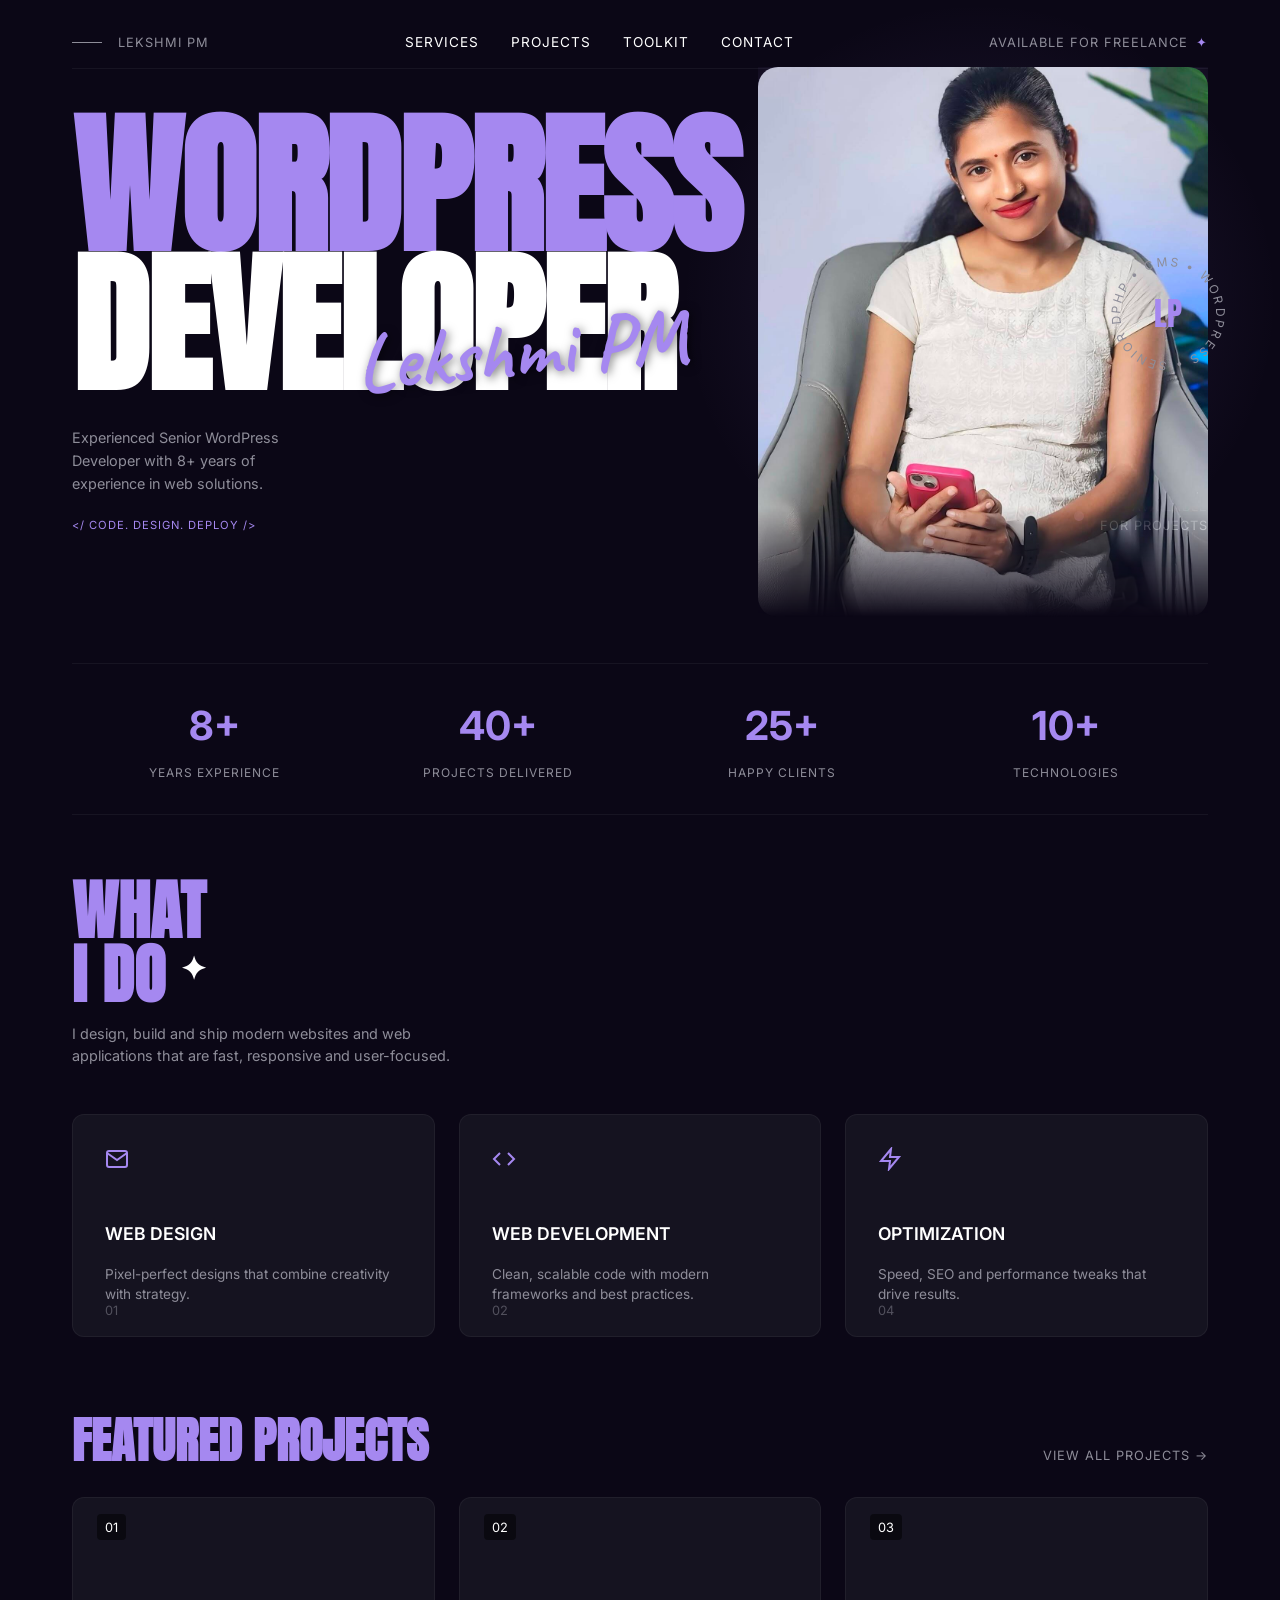
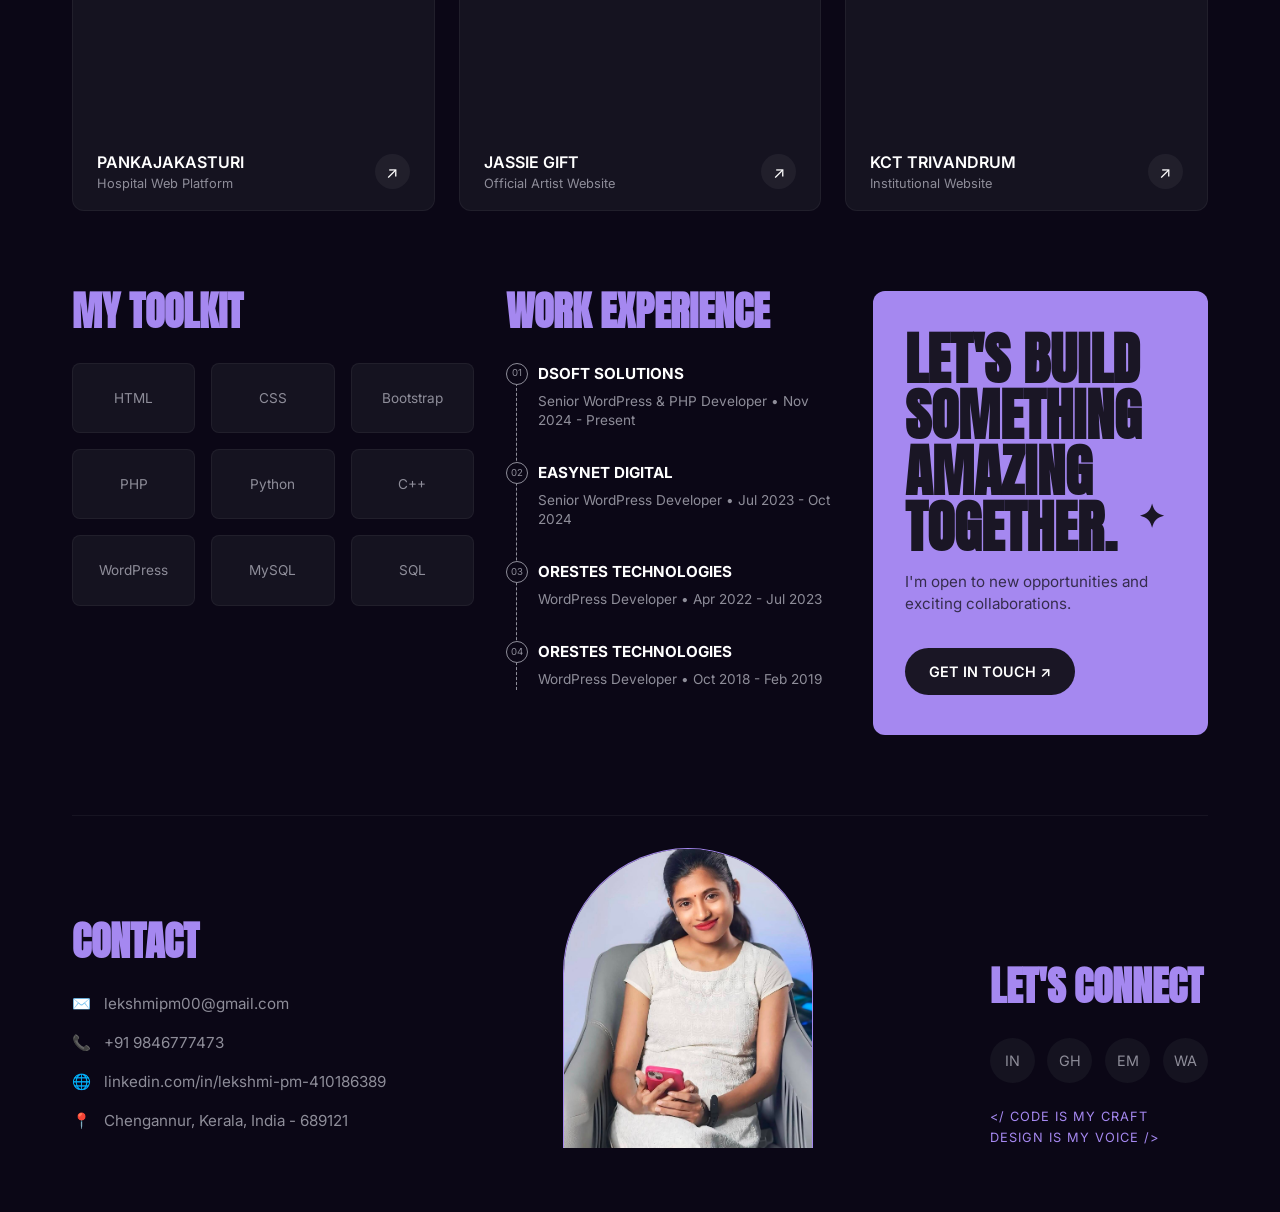
==== index.html @ dc37957a "Initial portfolio commit" ====
<!DOCTYPE html>
<html lang="en">

<head>
    <meta charset="UTF-8">
    <meta name="viewport" content="width=device-width, initial-scale=1.0">
    <title>Creative Developer Portfolio</title>

    <!-- Google Fonts -->
    <link rel="preconnect" href="https://fonts.googleapis.com">
    <link rel="preconnect" href="https://fonts.gstatic.com" crossorigin>
    <link
        href="https://fonts.googleapis.com/css2?family=Anton&family=Caveat:wght@400..700&family=Inter:wght@300;400;500;600;700&display=swap"
        rel="stylesheet">

    <link rel="stylesheet" href="styles.css">
</head>

<body>
    <div class="glow-bg"></div>
    <div class="container">

        <!-- Top Navigation Bar -->
        <nav class="top-nav">
            <div class="nav-left">
                <span class="line"></span>
                <span class="text">LEKSHMI PM</span>
            </div>
            <ul class="nav-menu">
                <li><a href="#what-i-do">Services</a></li>
                <li><a href="#projects">Projects</a></li>
                <li><a href="#toolkit">Toolkit</a></li>
                <li><a href="#contact">Contact</a></li>
            </ul>
            <div class="nav-right">
                <span class="text">AVAILABLE FOR FREELANCE</span>
                <span class="star">✦</span>
            </div>
        </nav>

        <!-- Hero Section -->
        <header class="hero">
            <div class="hero-content">
                <h1 class="hero-title">
                    <span class="purple-text">WORDPRESS</span><br>
                    DEVELOPER
                </h1>

                <h2 class="hero-subtitle">Lekshmi PM</h2>

                <div class="hero-image-wrapper">
                    <img src="avatar.jpg" alt="Lekshmi Avatar" class="hero-avatar">
                </div>

                <div class="stamp">
                    <svg viewBox="0 0 100 100" width="120" height="120">
                        <path id="curve" d="M 50,50 m -40,0 a 40,40 0 1,1 80,0 a 40,40 0 1,1 -80,0"
                            fill="transparent" />
                        <text class="stamp-text">
                            <textPath href="#curve" startOffset="0%">PHP • CMS • WORDPRESS • SENIOR DEVELOPER •
                            </textPath>
                        </text>
                    </svg>
                    <div class="stamp-center">LP</div>
                </div>
            </div>

            <div class="hero-bottom">
                <div class="hero-desc">
                    <p>Experienced Senior WordPress<br>Developer with 8+ years of<br>experience in web solutions.</p>
                    <span class="code-tag">&lt;/ CODE. DESIGN. DEPLOY /&gt;</span>
                </div>

                <div class="availability">
                    <div class="pulse-dot"></div>
                    <p>AVAILABLE<br>FOR PROJECTS</p>
                </div>
            </div>
        </header>

        <!-- Stats Section -->
        <section class="stats">
            <div class="stat-item">
                <h3>8+</h3>
                <p>YEARS EXPERIENCE</p>
            </div>
            <div class="stat-item">
                <h3>40+</h3>
                <p>PROJECTS DELIVERED</p>
            </div>
            <div class="stat-item">
                <h3>25+</h3>
                <p>HAPPY CLIENTS</p>
            </div>
            <div class="stat-item">
                <h3>10+</h3>
                <p>TECHNOLOGIES</p>
            </div>
        </section>

        <!-- What I Do Section -->
        <section class="what-i-do" id="what-i-do">
            <div class="section-header">
                <h2>WHAT<br>I DO <span class="star">✦</span></h2>
                <p class="section-desc">I design, build and ship modern websites and web applications that are fast,
                    responsive and user-focused.</p>
            </div>

            <div class="services-grid">
                <div class="service-card">
                    <div class="icon">
                        <svg width="24" height="24" viewBox="0 0 24 24" fill="none" stroke="currentColor"
                            stroke-width="2">
                            <path d="M4 4h16c1.1 0 2 .9 2 2v12c0 1.1-.9 2-2 2H4c-1.1 0-2-.9-2-2V6c0-1.1.9-2 2-2z">
                            </path>
                            <polyline points="22,6 12,13 2,6"></polyline>
                        </svg>
                    </div>
                    <h3>WEB DESIGN</h3>
                    <p>Pixel-perfect designs that combine creativity with strategy.</p>
                    <span class="card-number">01</span>
                </div>
                <div class="service-card">
                    <div class="icon">
                        <svg width="24" height="24" viewBox="0 0 24 24" fill="none" stroke="currentColor"
                            stroke-width="2">
                            <polyline points="16 18 22 12 16 6"></polyline>
                            <polyline points="8 6 2 12 8 18"></polyline>
                        </svg>
                    </div>
                    <h3>WEB DEVELOPMENT</h3>
                    <p>Clean, scalable code with modern frameworks and best practices.</p>
                    <span class="card-number">02</span>
                </div>

                <div class="service-card">
                    <div class="icon">
                        <svg width="24" height="24" viewBox="0 0 24 24" fill="none" stroke="currentColor"
                            stroke-width="2">
                            <polygon points="13 2 3 14 12 14 11 22 21 10 12 10 13 2"></polygon>
                        </svg>
                    </div>
                    <h3>OPTIMIZATION</h3>
                    <p>Speed, SEO and performance tweaks that drive results.</p>
                    <span class="card-number">04</span>
                </div>
            </div>
        </section>

        <!-- Featured Projects -->
        <section class="featured-projects" id="projects">
            <div class="proj-header">
                <h2>FEATURED PROJECTS</h2>
                <a href="#" class="view-all" id="viewAllBtn" onclick="toggleProjects(event)">VIEW ALL PROJECTS
                    &rarr;</a>
            </div>

            <div class="projects-grid">
                <div class="project-card">
                    <span class="p-num">01</span>
                    <div class="p-img p-img-1"
                        style="background-image: url('https://images.unsplash.com/photo-1519494026892-80bbd2d6fd0d?q=80&w=600&auto=format&fit=crop');">
                    </div>
                    <div class="p-info">
                        <div>
                            <h4>PANKAJAKASTURI</h4>
                            <p>Hospital Web Platform</p>
                        </div>
                        <a class="arrow-btn" href="https://pankajakasturihospital.com/" target="_blank">&#8599;</a>
                    </div>
                </div>
                <div class="project-card">
                    <span class="p-num">02</span>
                    <div class="p-img p-img-2"
                        style="background-image: url('https://images.unsplash.com/photo-1511671782779-c97d3d27a1d4?q=80&w=600&auto=format&fit=crop');">
                    </div>
                    <div class="p-info">
                        <div>
                            <h4>JASSIE GIFT</h4>
                            <p>Official Artist Website</p>
                        </div>
                        <a class="arrow-btn" href="https://jassiegift.com/" target="_blank">&#8599;</a>
                    </div>
                </div>
                <div class="project-card">
                    <span class="p-num">03</span>
                    <div class="p-img p-img-3"
                        style="background-image: url('https://images.unsplash.com/photo-1562774053-701939374585?q=80&w=600&auto=format&fit=crop');">
                    </div>
                    <div class="p-info">
                        <div>
                            <h4>KCT TRIVANDRUM</h4>
                            <p>Institutional Website</p>
                        </div>
                        <a class="arrow-btn" href="https://kctrivandrum.com/" target="_blank">&#8599;</a>
                    </div>
                </div>

                <!-- Added Projects -->
                <div class="project-card hidden-project" style="display: none;">
                    <span class="p-num">04</span>
                    <div class="p-img"
                        style="background-image: url('https://images.unsplash.com/photo-1520607162513-3e1103d3664d?q=80&w=600&auto=format&fit=crop');">
                    </div>
                    <div class="p-info">
                        <div>
                            <h4>HAIROCRAFT GLOBAL</h4>
                            <p>Web Development</p>
                        </div>
                        <a class="arrow-btn" href="https://www.hairocraftglobal.com/" target="_blank">&#8599;</a>
                    </div>
                </div>
                <div class="project-card hidden-project" style="display: none;">
                    <span class="p-num">05</span>
                    <div class="p-img"
                        style="background-image: url('https://images.unsplash.com/photo-1497366216548-37526070297c?q=80&w=600&auto=format&fit=crop');">
                    </div>
                    <div class="p-info">
                        <div>
                            <h4>DSOFT TECHNOLOGIES</h4>
                            <p>Corporate Website</p>
                        </div>
                        <a class="arrow-btn" href="https://d-softtechnologies.com/" target="_blank">&#8599;</a>
                    </div>
                </div>
                <div class="project-card hidden-project" style="display: none;">
                    <span class="p-num">06</span>
                    <div class="p-img"
                        style="background-image: url('https://images.unsplash.com/photo-1436491865332-7a61a109cc05?q=80&w=600&auto=format&fit=crop');">
                    </div>
                    <div class="p-info">
                        <div>
                            <h4>TRAVELHOPE</h4>
                            <p>Travel Platform</p>
                        </div>
                        <a class="arrow-btn" href="https://travelhope.in/" target="_blank">&#8599;</a>
                    </div>
                </div>
                <div class="project-card hidden-project" style="display: none;">
                    <span class="p-num">07</span>
                    <div class="p-img"
                        style="background-image: url('https://images.unsplash.com/photo-1602216056096-3b40cc0c9944?q=80&w=600&auto=format&fit=crop');">
                    </div>
                    <div class="p-info">
                        <div>
                            <h4>DREAM HOLIDAYS</h4>
                            <p>Tourism Website</p>
                        </div>
                        <a class="arrow-btn" href="https://www.dreamholidayskerala.com/" target="_blank">&#8599;</a>
                    </div>
                </div>
                <div class="project-card hidden-project" style="display: none;">
                    <span class="p-num">08</span>
                    <div class="p-img"
                        style="background-image: url('https://images.unsplash.com/photo-1460925895917-afdab827c52f?q=80&w=600&auto=format&fit=crop');">
                    </div>
                    <div class="p-info">
                        <div>
                            <h4>BUSINESS FLOW</h4>
                            <p>Application Platform</p>
                        </div>
                        <a class="arrow-btn" href="https://businessflow.ae/" target="_blank">&#8599;</a>
                    </div>
                </div>
            </div>
        </section>

        <!-- Toolkit and Process -->
        <section class="toolkit-process" id="toolkit">
            <div class="toolkit">
                <h2 class="sub-heading">MY TOOLKIT</h2>
                <div class="tools-grid">
                    <div class="tool-item"><span>HTML</span></div>
                    <div class="tool-item"><span>CSS</span></div>
                    <div class="tool-item"><span>Bootstrap</span></div>
                    <div class="tool-item"><span>PHP</span></div>
                    <div class="tool-item"><span>Python</span></div>
                    <div class="tool-item"><span>C++</span></div>
                    <div class="tool-item"><span>WordPress</span></div>
                    <div class="tool-item"><span>MySQL</span></div>
                    <div class="tool-item"><span>SQL</span></div>
                </div>
            </div>

            <div class="process">
                <h2 class="sub-heading">WORK EXPERIENCE</h2>
                <div class="timeline">
                    <div class="t-line"></div>
                    <div class="t-item">
                        <div class="t-num">01</div>
                        <div class="t-text">
                            <h4>DSOFT SOLUTIONS</h4>
                            <p>Senior WordPress & PHP Developer • Nov 2024 - Present</p>
                        </div>
                    </div>
                    <div class="t-item">
                        <div class="t-num">02</div>
                        <div class="t-text">
                            <h4>EASYNET DIGITAL</h4>
                            <p>Senior WordPress Developer • Jul 2023 - Oct 2024</p>
                        </div>
                    </div>
                    <div class="t-item">
                        <div class="t-num">03</div>
                        <div class="t-text">
                            <h4>ORESTES TECHNOLOGIES</h4>
                            <p>WordPress Developer • Apr 2022 - Jul 2023</p>
                        </div>
                    </div>
                    <div class="t-item">
                        <div class="t-num">04</div>
                        <div class="t-text">
                            <h4>ORESTES TECHNOLOGIES</h4>
                            <p>WordPress Developer • Oct 2018 - Feb 2019</p>
                        </div>
                    </div>
                </div>
            </div>

            <div class="cta-box">
                <h2>LET'S BUILD<br>SOMETHING<br>AMAZING<br>TOGETHER. <span class="star">✦</span></h2>
                <p>I'm open to new opportunities and exciting collaborations.</p>
                <a href="#" class="cta-btn">GET IN TOUCH &#8599;</a>
            </div>
        </section>

        <!-- Footer / Contact -->
        <footer class="contact-footer" id="contact">
            <div class="c-left">
                <h2 class="sub-heading">CONTACT</h2>
                <div class="c-info">
                    <div class="c-row"><span>✉️</span> lekshmipm00@gmail.com</div>
                    <div class="c-row"><span>📞</span> +91 9846777473</div>
                    <div class="c-row"><span>🌐</span> linkedin.com/in/lekshmi-pm-410186389</div>
                    <div class="c-row"><span>📍</span> Chengannur, Kerala, India - 689121</div>
                </div>
            </div>

            <div class="c-center">
                <div class="avatar-arch">
                    <img src="avatar.jpg" alt="Footer Avatar">
                </div>
            </div>

            <div class="c-right">
                <h2 class="sub-heading">LET'S CONNECT</h2>
                <div class="socials">
                    <a href="https://linkedin.com/in/lekshmi-pm-410186389" target="_blank" title="LinkedIn">IN</a>
                    <a href="https://github.com/" target="_blank" title="GitHub">GH</a>
                    <a href="mailto:lekshmipm00@gmail.com" title="Email">EM</a>
                    <a href="https://wa.me/919846777473" target="_blank" title="WhatsApp">WA</a>
                </div>
                <p class="footer-tag">&lt;/ CODE IS MY CRAFT<br>DESIGN IS MY VOICE /&gt;</p>
            </div>
        </footer>
    </div>
    <script>
        function toggleProjects(e) {
            e.preventDefault();
            const hiddenProjects = document.querySelectorAll('.hidden-project');
            const btn = document.getElementById('viewAllBtn');
            let isHidden = hiddenProjects[0].style.display === 'none';

            hiddenProjects.forEach(p => {
                p.style.display = isHidden ? 'block' : 'none';
            });

            btn.innerHTML = isHidden ? 'HIDE PROJECTS &uarr;' : 'VIEW ALL PROJECTS &rarr;';
        }
    </script>
</body>

</html>
---- styles.css ----
:root {
    --bg-color: #0b0716;
    --text-primary: #ffffff;
    --text-secondary: #8e8d99;
    --accent-color: #a588f0;
    --card-bg: #151320;
    --card-border: rgba(255, 255, 255, 0.05);

    --font-heading: 'Anton', sans-serif;
    --font-script: 'Caveat', cursive;
    --font-body: 'Inter', sans-serif;
}

* {
    margin: 0;
    padding: 0;
    box-sizing: border-box;
}

body {
    background-color: var(--bg-color);
    color: var(--text-primary);
    font-family: var(--font-body);
    line-height: 1.5;
    overflow-x: hidden;
    position: relative;
}

/* Background glow */
.glow-bg {
    position: absolute;
    top: 0;
    right: 0;
    width: 600px;
    height: 600px;
    background: radial-gradient(circle, rgba(165, 136, 240, 0.15) 0%, rgba(11, 7, 22, 0) 70%);
    border-radius: 50%;
    z-index: -1;
}

.container {
    max-width: 1200px;
    margin: 0 auto;
    padding: 2rem;
}

/* Top Navigation */
.top-nav {
    display: flex;
    justify-content: space-between;
    align-items: center;
    border-bottom: 1px solid var(--card-border);
    padding-bottom: 1rem;
    margin-bottom: 3rem;
    font-size: 0.8rem;
    letter-spacing: 1px;
    color: var(--text-secondary);
}

.nav-left {
    display: flex;
    align-items: center;
    gap: 1rem;
}

.nav-left .line {
    width: 30px;
    height: 1px;
    background-color: var(--text-secondary);
}

.nav-right {
    display: flex;
    align-items: center;
    gap: 0.5rem;
}

.nav-right .star {
    color: var(--accent-color);
}

.nav-menu {
    display: flex;
    list-style: none;
    gap: 2rem;
}

.nav-menu a {
    color: var(--text-primary);
    text-decoration: none;
    font-size: 0.85rem;
    letter-spacing: 1px;
    text-transform: uppercase;
    transition: color 0.3s;
}

.nav-menu a:hover {
    color: var(--accent-color);
}

/* Hero Section */
.hero {
    position: relative;
    padding-bottom: 4rem;
}

.hero-content {
    position: relative;
    display: flex;
    justify-content: space-between;
}

.hero-title {
    font-family: var(--font-heading);
    font-size: clamp(6rem, 12vw, 11rem);
    line-height: 0.9;
    letter-spacing: -2px;
    text-transform: uppercase;
    color: var(--text-primary);
    position: relative;
    z-index: 10;
}

.hero-title .purple-text {
    color: var(--accent-color);
}

.hero-subtitle {
    font-family: var(--font-script);
    font-size: 5rem;
    color: var(--accent-color);
    position: absolute;
    bottom: -1rem;
    left: 25%;
    transform: rotate(-5deg);
    z-index: 12;
    text-shadow: 2px 2px 10px rgba(0, 0, 0, 0.5);
}

.hero-image-wrapper {
    position: absolute;
    right: 0;
    top: -50px;
    width: 450px;
    height: 550px;
    z-index: 5;
    mask-image: linear-gradient(to bottom, rgba(0, 0, 0, 1) 80%, rgba(0, 0, 0, 0) 100%);
    -webkit-mask-image: linear-gradient(to bottom, rgba(0, 0, 0, 1) 80%, rgba(0, 0, 0, 0) 100%);
}

.hero-avatar {
    width: 100%;
    height: 100%;
    object-fit: cover;
    border-radius: 20px;
    filter: drop-shadow(0 0 20px rgba(165, 136, 240, 0.2));
}

/* Rotating Stamp */
.stamp {
    position: absolute;
    right: -20px;
    bottom: 20px;
    width: 120px;
    height: 120px;
    z-index: 15;
    animation: rotate 15s linear infinite;
    display: flex;
    justify-content: center;
    align-items: center;
}

@keyframes rotate {
    from {
        transform: rotate(0deg);
    }

    to {
        transform: rotate(360deg);
    }
}

.stamp-text {
    font-size: 10px;
    fill: var(--text-secondary);
    letter-spacing: 2px;
}

.stamp-center {
    position: absolute;
    font-family: var(--font-heading);
    font-size: 2rem;
    color: var(--accent-color);
    top: 50%;
    left: 50%;
    transform: translate(-50%, -50%);
}

.hero-bottom {
    margin-top: 2rem;
    display: flex;
    justify-content: space-between;
    align-items: flex-end;
}

.hero-desc p {
    color: var(--text-secondary);
    margin-bottom: 1rem;
    font-size: 0.9rem;
    line-height: 1.6;
}

.code-tag {
    font-size: 0.7rem;
    color: var(--accent-color);
    letter-spacing: 1px;
}

.availability {
    display: flex;
    align-items: center;
    gap: 1rem;
    font-size: 0.8rem;
    color: var(--text-primary);
    text-align: right;
    letter-spacing: 1px;
}

.pulse-dot {
    width: 10px;
    height: 10px;
    background-color: var(--accent-color);
    border-radius: 50%;
    box-shadow: 0 0 0 0 rgba(165, 136, 240, 0.7);
    animation: pulse 2s infinite;
}

@keyframes pulse {
    0% {
        transform: scale(0.95);
        box-shadow: 0 0 0 0 rgba(165, 136, 240, 0.7);
    }

    70% {
        transform: scale(1);
        box-shadow: 0 0 0 10px rgba(165, 136, 240, 0);
    }

    100% {
        transform: scale(0.95);
        box-shadow: 0 0 0 0 rgba(165, 136, 240, 0);
    }
}

/* Stats */
.stats {
    display: grid;
    grid-template-columns: repeat(4, 1fr);
    border-top: 1px solid var(--card-border);
    border-bottom: 1px solid var(--card-border);
    padding: 2rem 0;
    margin: 4rem 0;
}

.stat-item {
    text-align: center;
}

.stat-item h3 {
    font-size: 2.5rem;
    color: var(--accent-color);
    margin-bottom: 0.5rem;
}

.stat-item p {
    font-size: 0.75rem;
    color: var(--text-secondary);
    letter-spacing: 1px;
}

/* What I Do Section */
.what-i-do .section-header {
    margin-bottom: 3rem;
}

.section-header h2 {
    font-family: var(--font-heading);
    font-size: 4rem;
    color: var(--accent-color);
    line-height: 1;
}

.section-header .star {
    font-size: 2rem;
    color: var(--text-primary);
    vertical-align: super;
}

.section-desc {
    color: var(--text-secondary);
    max-width: 400px;
    margin-top: 1rem;
    font-size: 0.9rem;
}

.services-grid {
    display: grid;
    grid-template-columns: repeat(3, 1fr);
    gap: 1.5rem;
}

.service-card {
    background-color: var(--card-bg);
    border: 1px solid var(--card-border);
    border-radius: 12px;
    padding: 2rem;
    position: relative;
    transition: transform 0.3s ease, border-color 0.3s ease;
}

.service-card:hover {
    transform: translateY(-5px);
    border-color: var(--accent-color);
}

.service-card .icon {
    width: 50px;
    height: 50px;
    color: var(--accent-color);
    margin-bottom: 1.5rem;
}

.service-card h3 {
    font-size: 1.1rem;
    margin-bottom: 1rem;
    font-weight: 600;
}

.service-card p {
    font-size: 0.85rem;
    color: var(--text-secondary);
    line-height: 1.5;
}

.card-number {
    position: absolute;
    bottom: 1rem;
    left: 2rem;
    font-size: 0.8rem;
    color: var(--text-secondary);
    opacity: 0.5;
}

/* Featured Projects */
.featured-projects {
    margin-top: 5rem;
}

.proj-header {
    display: flex;
    justify-content: space-between;
    align-items: flex-end;
    margin-bottom: 2rem;
}

.proj-header h2 {
    font-family: var(--font-heading);
    font-size: 3rem;
    color: var(--accent-color);
    line-height: 1;
}

.view-all {
    color: var(--text-secondary);
    text-decoration: none;
    font-size: 0.8rem;
    letter-spacing: 1px;
    align-items: center;
    transition: color 0.3s;
}

.view-all:hover {
    color: var(--text-primary);
}

.projects-grid {
    display: grid;
    grid-template-columns: repeat(3, 1fr);
    gap: 1.5rem;
}

.project-card {
    background-color: var(--card-bg);
    border: 1px solid var(--card-border);
    border-radius: 12px;
    padding: 1rem;
    position: relative;
    transition: transform 0.3s, border-color 0.3s;
}

.project-card:hover {
    transform: translateY(-5px);
    border-color: var(--accent-color);
}

.p-num {
    position: absolute;
    top: 1rem;
    left: 1.5rem;
    background: rgba(0, 0, 0, 0.5);
    padding: 0.2rem 0.5rem;
    border-radius: 4px;
    font-size: 0.8rem;
    z-index: 2;
}

.p-img {
    height: 220px;
    border-radius: 8px;
    background-size: cover;
    background-position: center;
    margin-bottom: 1rem;
    position: relative;
}

.p-info {
    display: flex;
    justify-content: space-between;
    align-items: center;
    padding: 0 0.5rem;
}

.p-info h4 {
    font-size: 1rem;
    font-weight: 600;
}

.p-info p {
    font-size: 0.8rem;
    color: var(--text-secondary);
}

.arrow-btn {
    display: flex;
    align-items: center;
    justify-content: center;
    width: 35px;
    height: 35px;
    border-radius: 50%;
    background: rgba(255, 255, 255, 0.05);
    color: var(--text-primary);
    text-decoration: none;
    transition: background 0.3s;
}

.arrow-btn:hover {
    background: var(--accent-color);
}

/* Toolkit and Process Grid */
.toolkit-process {
    display: grid;
    grid-template-columns: 1.2fr 1fr 1fr;
    gap: 2rem;
    margin-top: 5rem;
}

.sub-heading {
    font-family: var(--font-heading);
    font-size: 2.5rem;
    color: var(--accent-color);
    margin-bottom: 2rem;
    line-height: 1;
}

.tools-grid {
    display: grid;
    grid-template-columns: repeat(3, 1fr);
    gap: 1rem;
}

.tool-item {
    background-color: var(--card-bg);
    border: 1px solid var(--card-border);
    text-align: center;
    padding: 1.5rem 0;
    border-radius: 8px;
    color: var(--text-secondary);
    font-size: 0.85rem;
    transition: all 0.3s;
}

.tool-item:hover {
    border-color: var(--accent-color);
    color: var(--text-primary);
}

.timeline {
    position: relative;
    padding-left: 2rem;
}

.t-line {
    position: absolute;
    left: 10px;
    top: 10px;
    bottom: 0px;
    width: 1px;
    background: var(--card-border);
    border-left: 1px dashed var(--text-secondary);
}

.t-item {
    position: relative;
    margin-bottom: 2rem;
}

.t-num {
    position: absolute;
    left: -2rem;
    top: 0px;
    width: 22px;
    height: 22px;
    background: var(--bg-color);
    border: 1px solid var(--text-secondary);
    color: var(--text-secondary);
    font-size: 0.6rem;
    border-radius: 50%;
    display: flex;
    align-items: center;
    justify-content: center;
}

.t-text h4 {
    font-size: 0.95rem;
    margin-bottom: 0.4rem;
}

.t-text p {
    font-size: 0.85rem;
    color: var(--text-secondary);
    line-height: 1.4;
}

.cta-box {
    background: var(--accent-color);
    border-radius: 12px;
    padding: 2.5rem 2rem;
    color: #1a1625;
    display: flex;
    flex-direction: column;
    justify-content: center;
    position: relative;
    overflow: hidden;
}

.cta-box h2 {
    font-family: var(--font-heading);
    font-size: 3.5rem;
    line-height: 1;
    margin-bottom: 1rem;
}

.cta-box p {
    font-size: 0.95rem;
    margin-bottom: 2rem;
    opacity: 0.8;
}

.cta-btn {
    display: inline-block;
    align-self: flex-start;
    padding: 0.8rem 1.5rem;
    background: #1a1625;
    color: #ffffff;
    text-decoration: none;
    border-radius: 30px;
    font-size: 0.9rem;
    font-weight: 600;
    transition: transform 0.3s;
}

.cta-btn:hover {
    transform: translateY(-2px);
}

.cta-box .star {
    font-size: 2rem;
    vertical-align: top;
    color: #1a1625;
    margin-left: 0.5rem;
}

/* Footer */
.contact-footer {
    display: flex;
    justify-content: space-between;
    align-items: flex-end;
    margin-top: 5rem;
    margin-bottom: 2rem;
    padding-top: 2rem;
    border-top: 1px solid var(--card-border);
}

.c-left p {
    color: var(--text-secondary);
    margin-bottom: 1rem;
    font-size: 0.95rem;
}

.c-row {
    display: flex;
    align-items: center;
    gap: 0.8rem;
    color: var(--text-secondary);
    margin-bottom: 1rem;
    font-size: 0.95rem;
}

.avatar-arch {
    width: 250px;
    height: 300px;
    border-radius: 125px 125px 0 0;
    overflow: hidden;
    position: relative;
    border: 1px solid var(--accent-color);
    border-bottom: none;
}

.avatar-arch img {
    width: 100%;
    height: 100%;
    object-fit: cover;
    filter: drop-shadow(0 0 20px rgba(165, 136, 240, 0.2));
}

.socials {
    display: flex;
    gap: 0.8rem;
    margin-bottom: 1.5rem;
}

.socials a {
    display: flex;
    align-items: center;
    justify-content: center;
    width: 45px;
    height: 45px;
    border-radius: 50%;
    background: var(--card-bg);
    color: var(--text-secondary);
    text-decoration: none;
    font-size: 0.9rem;
    transition: all 0.3s;
}

.socials a:hover {
    background: var(--accent-color);
    color: var(--bg-color);
}

.footer-tag {
    font-size: 0.8rem;
    color: var(--accent-color);
    letter-spacing: 1px;
    line-height: 1.6;
}
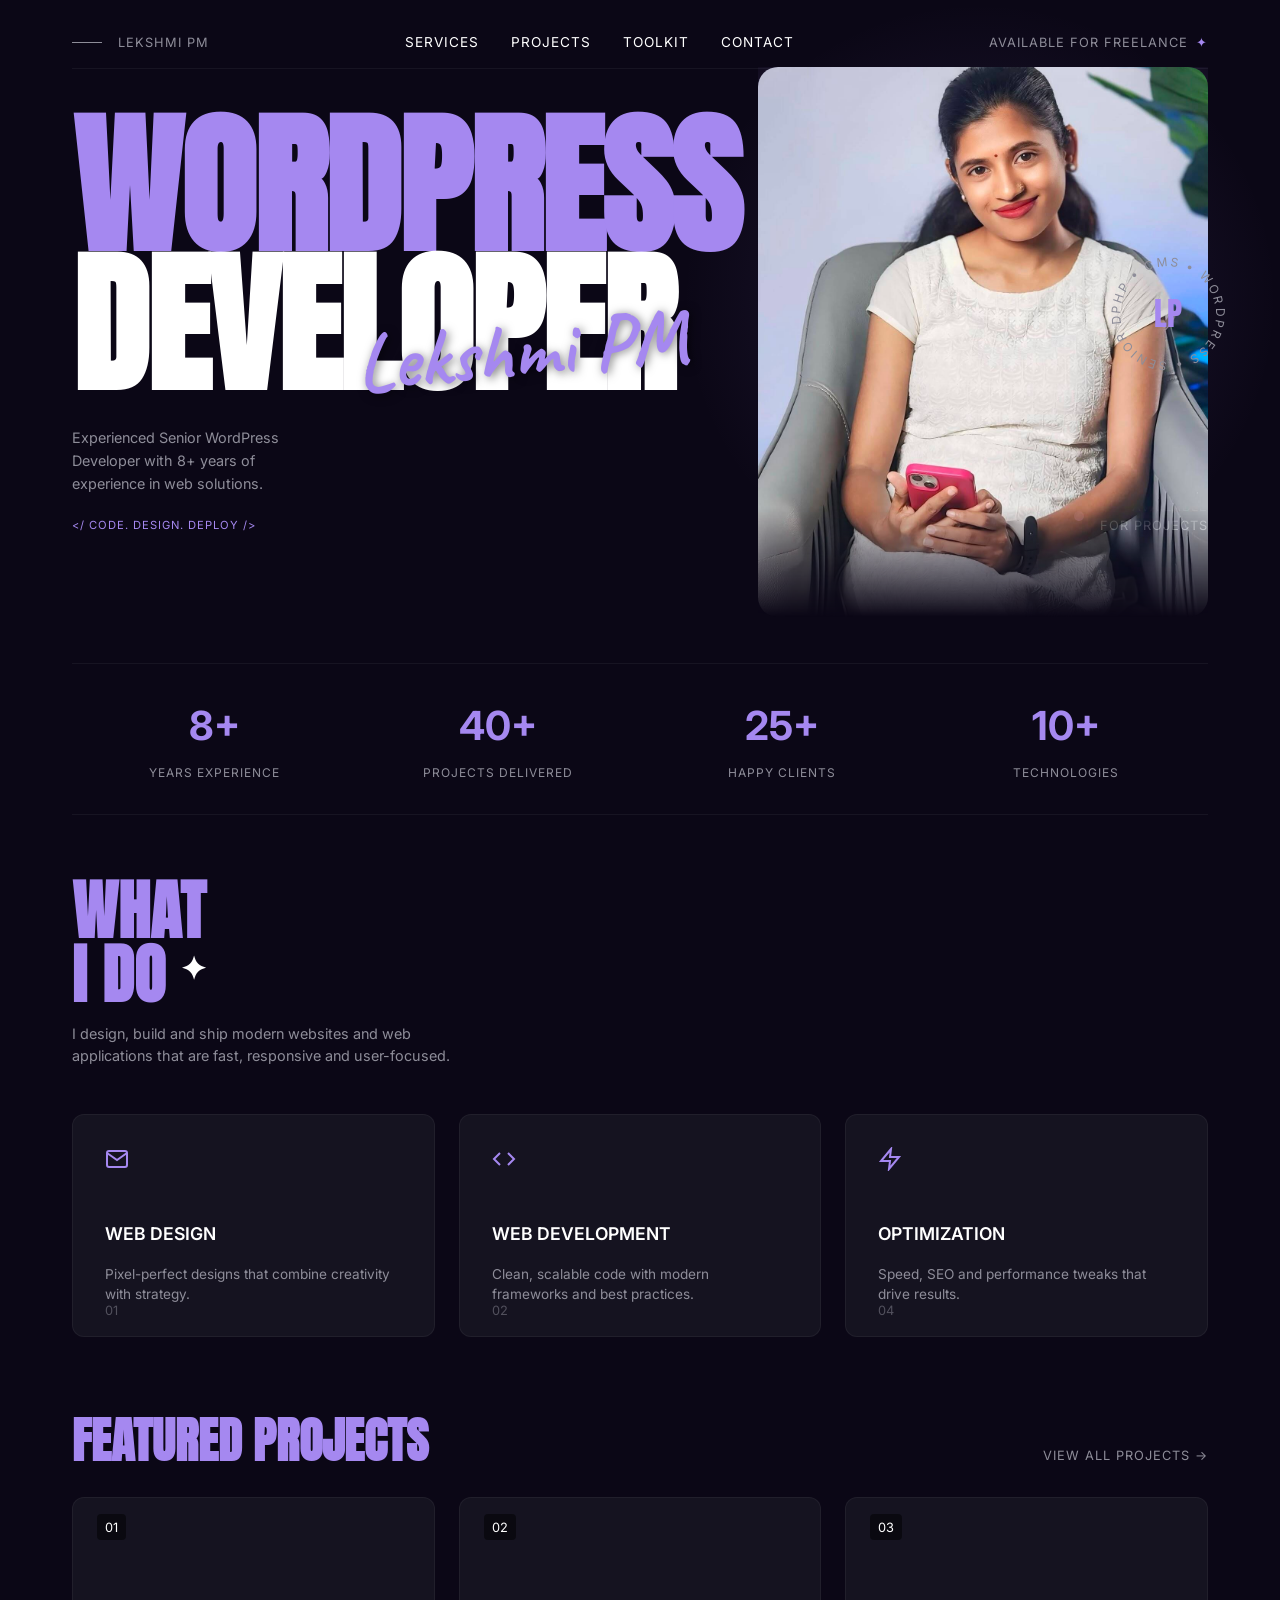
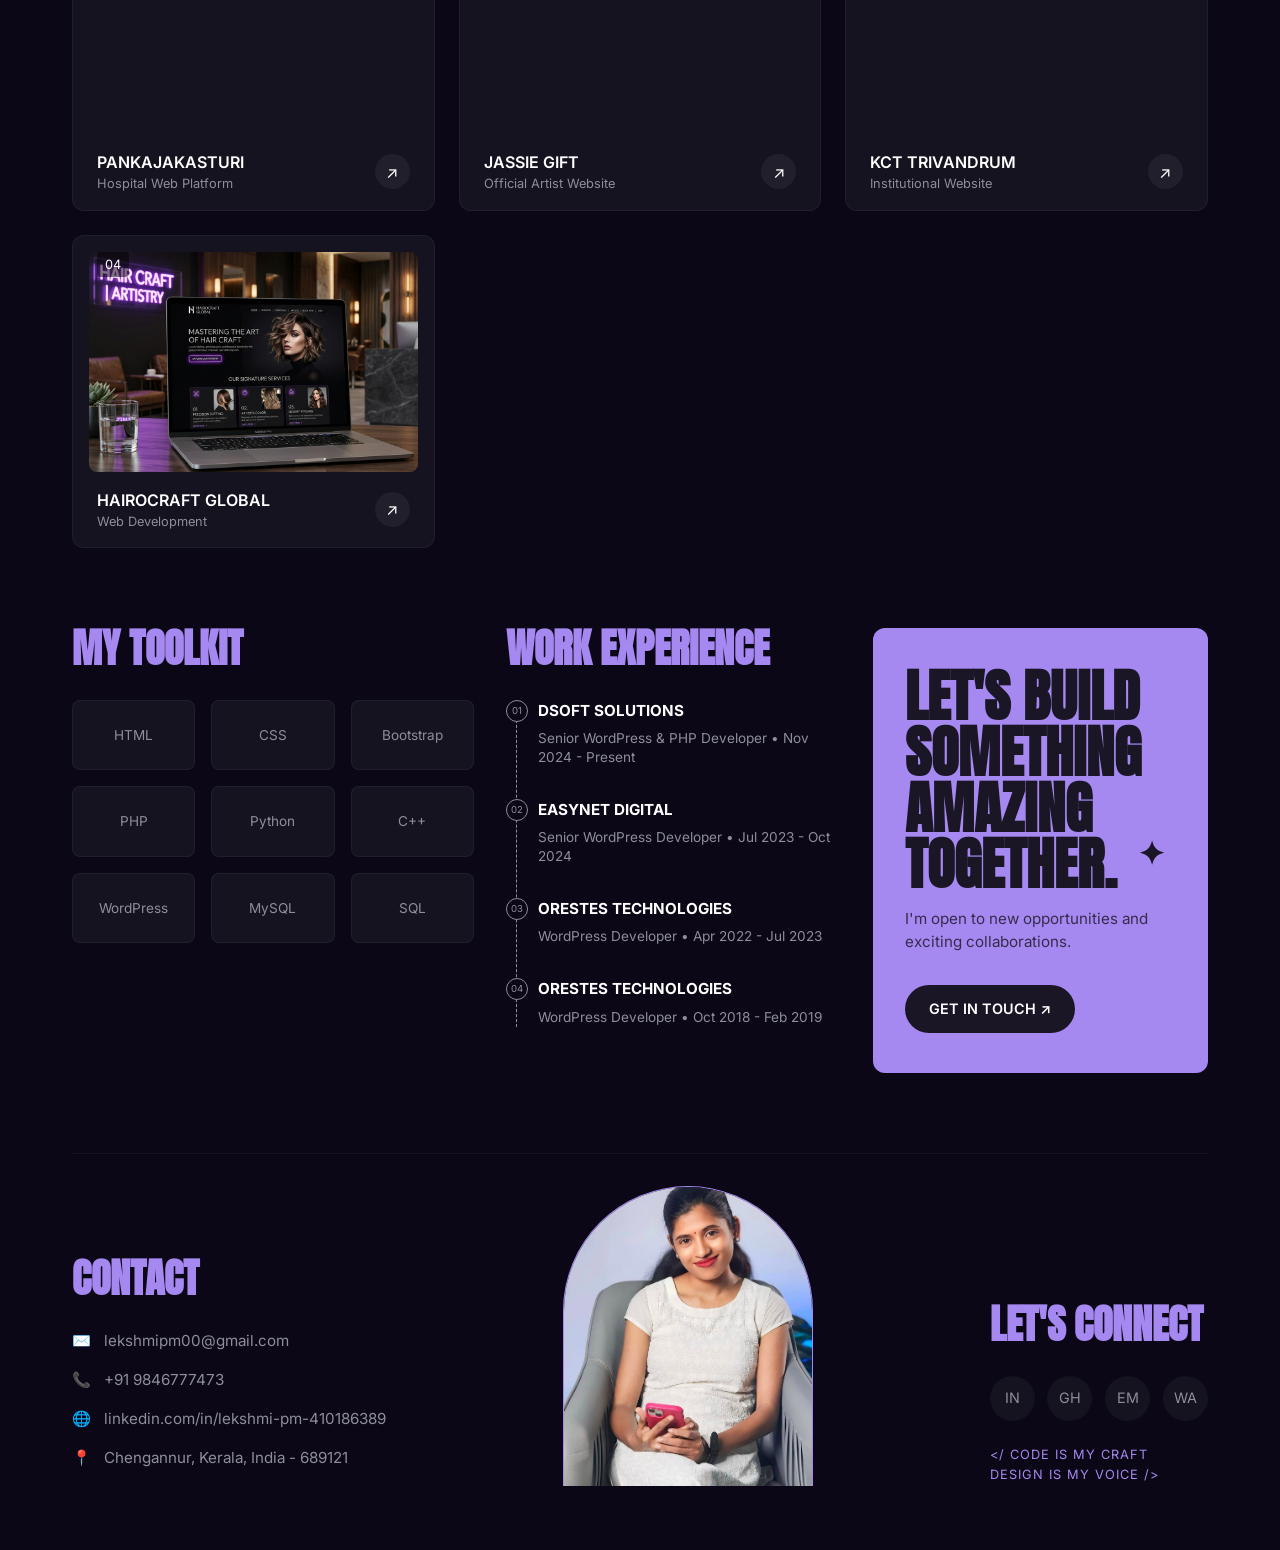
==== commit 8465eaa5: "Add Hairocraft Global project image" ====
--- a/index.html
+++ b/index.html
@@ -197,10 +197,10 @@
                 </div>
 
                 <!-- Added Projects -->
-                <div class="project-card hidden-project" style="display: none;">
+                <div class="project-card">
                     <span class="p-num">04</span>
                     <div class="p-img"
-                        style="background-image: url('https://images.unsplash.com/photo-1520607162513-3e1103d3664d?q=80&w=600&auto=format&fit=crop');">
+                        style="background-image: url('hairocraft.jpg');">
                     </div>
                     <div class="p-info">
                         <div>
